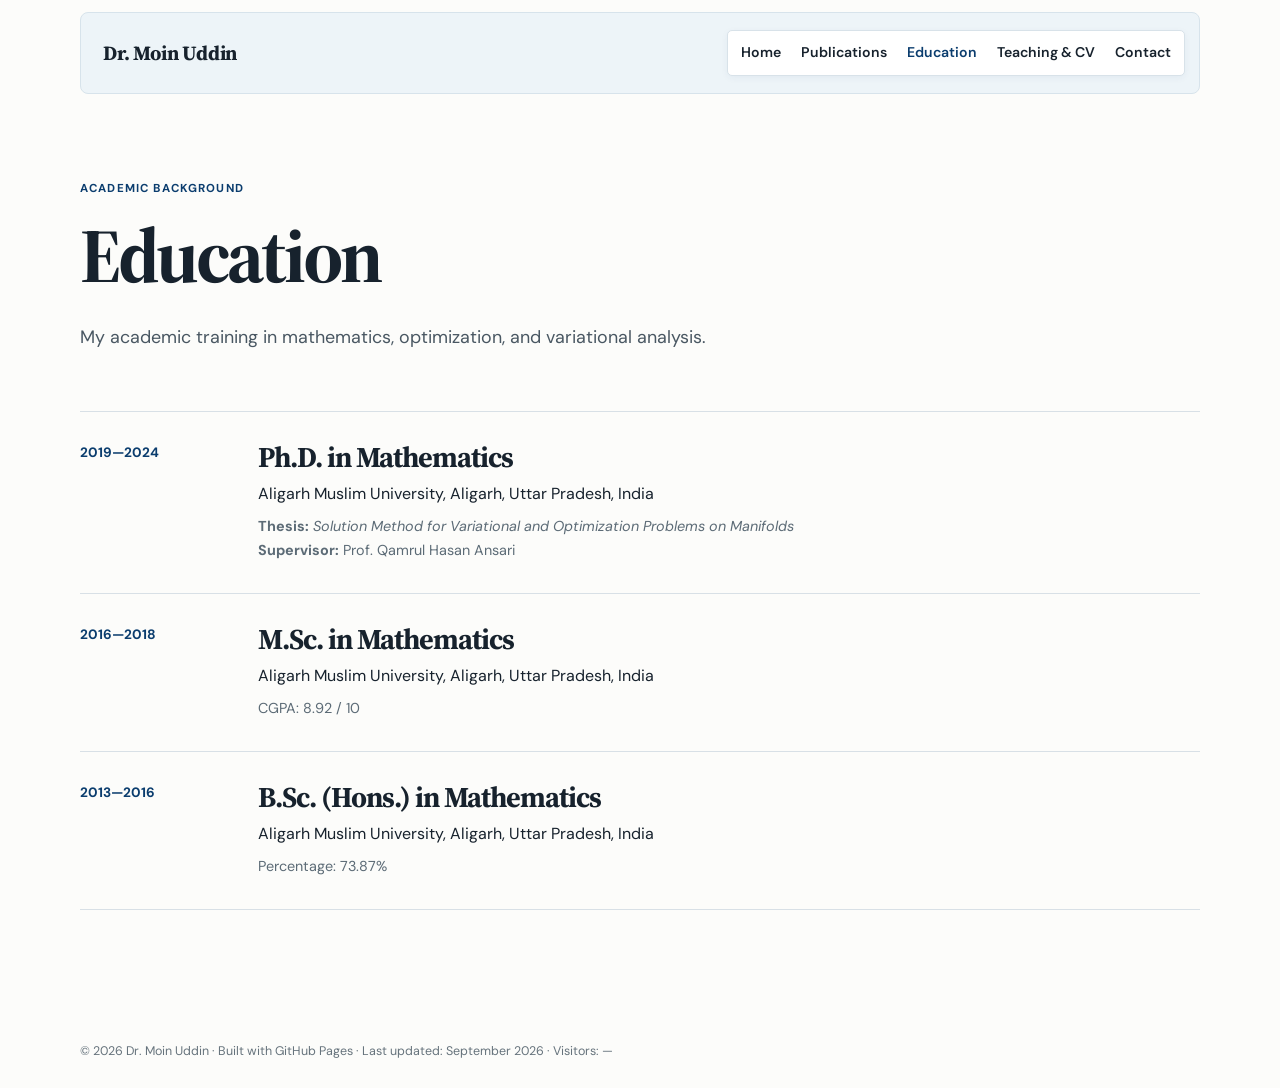
==== education.html @ 326f768f "Publish academic website" ====
<!doctype html><html lang="en"><head><meta charset="utf-8"><meta name="viewport" content="width=device-width, initial-scale=1"><title>Education | Dr. Moin Uddin</title><link rel="preconnect" href="https://fonts.googleapis.com"><link rel="preconnect" href="https://fonts.gstatic.com" crossorigin><link href="https://fonts.googleapis.com/css2?family=DM+Sans:wght@400;500;600;700&family=Source+Serif+4:opsz,wght@8..60,600;8..60,700&display=swap" rel="stylesheet"><link rel="stylesheet" href="assets/styles.css"></head><body><header class="site-header"><a class="brand" href="index.html">MU</a><button class="menu-button" aria-label="Open menu">Menu</button><nav><a href="index.html">Home</a><a href="publications.html">Publications</a><a class="active" href="education.html">Education</a><a href="teaching.html">Teaching & CV</a><a href="index.html#contact">Contact</a></nav></header><main class="page wrap"><p class="eyebrow">Academic background</p><h1>Education</h1><p class="lede narrow">My academic training in mathematics, optimization, and variational analysis.</p><div class="education-list"><article><time>2019—2024</time><div><h2>Ph.D. in Mathematics</h2><p>Aligarh Muslim University, Aligarh, Uttar Pradesh, India</p><p class="detail"><b>Thesis:</b> <i>Solution Method for Variational and Optimization Problems on Manifolds</i><br><b>Supervisor:</b> Prof. Qamrul Hasan Ansari</p></div></article><article><time>2016—2018</time><div><h2>M.Sc. in Mathematics</h2><p>Aligarh Muslim University, Aligarh, Uttar Pradesh, India</p><p class="detail">CGPA: 8.92 / 10</p></div></article><article><time>2013—2016</time><div><h2>B.Sc. (Hons.) in Mathematics</h2><p>Aligarh Muslim University, Aligarh, Uttar Pradesh, India</p><p class="detail">Percentage: 73.87%</p></div></article></div></main><footer class="wrap">© <span id="year"></span> Dr. Moin Uddin · Built with GitHub Pages</footer><script src="assets/site.js"></script></body></html>
---- assets/styles.css ----
:root{--ink:#17222d;--blue:#0b3d6e;--sky:#eaf1f6;--paper:#fcfcfa;--line:#d8e0e6;--serif:"Source Serif 4",Georgia,serif;--sans:"DM Sans",Arial,sans-serif}*{box-sizing:border-box}html{scroll-behavior:smooth}body{margin:0;background:var(--paper);color:var(--ink);font:16px/1.65 var(--sans)}.wrap{width:min(1120px,calc(100% - 48px));margin:auto}.site-header{height:78px;width:min(1120px,calc(100% - 48px));margin:auto;display:flex;align-items:center;justify-content:space-between}.brand{width:40px;height:40px;background:var(--blue);color:#fff;border-radius:50%;display:grid;place-items:center;font-weight:700;text-decoration:none}nav{display:flex;gap:26px}nav a{color:var(--ink);text-decoration:none;font-size:.9rem;font-weight:600}nav a.active,nav a:hover{color:var(--blue)}.menu-button{display:none;background:none;border:0;font:inherit}.hero{min-height:545px;display:grid;grid-template-columns:1.25fr .75fr;align-items:center;gap:80px;padding:55px 0 75px}.eyebrow{color:var(--blue);font-weight:700;letter-spacing:.1em;text-transform:uppercase;font-size:.72rem;margin:0 0 16px}h1,h2,h3{font-family:var(--serif);line-height:1.08;margin:0}h1{font-size:clamp(3.4rem,7vw,6.1rem);letter-spacing:-.045em}h2{font-size:clamp(2.2rem,4vw,3.6rem);letter-spacing:-.035em}h3{font-size:1.4rem}.lede{font-size:1.12rem;max-width:630px;margin:26px 0;color:#495762}.narrow{max-width:650px}.actions{display:flex;gap:26px;align-items:center;margin-top:34px}.button{display:inline-block;background:var(--blue);color:#fff;text-decoration:none;padding:13px 19px;font-size:.9rem;font-weight:700;border-radius:2px}.text-link{color:var(--blue);text-decoration:none;font-weight:700}.text-link span{font-size:1.25em}.portrait-wrap{position:relative;justify-self:end}.portrait-wrap img{width:min(300px,75vw);aspect-ratio:4/5;object-fit:cover;object-position:center;border-radius:150px 150px 8px 8px;filter:saturate(.85)}.portrait-note{position:absolute;bottom:16px;left:-42px;background:var(--paper);padding:8px 13px;font-size:.74rem;font-weight:700}.band,.muted{background:var(--sky)}.stats{padding:34px 0;display:grid;grid-template-columns:repeat(3,1fr);gap:36px}.stats div{border-left:2px solid #a7c2d6;padding-left:16px}.stats strong{font-family:var(--serif);font-size:1.55rem;display:block}.stats span{font-size:.78rem;color:#53616c}.section{padding:105px 0}.section-intro{max-width:720px}.research-grid{margin-top:48px;display:grid;grid-template-columns:repeat(4,1fr);border-top:1px solid var(--line)}.research-grid article{padding:22px 24px 15px 0;border-bottom:1px solid var(--line);margin-right:22px}.research-grid span{font-size:.72rem;color:var(--blue);font-weight:700}.research-grid h3{margin:12px 0 10px}.research-grid p{font-size:.9rem;margin:0;color:#52606b}.split{display:grid;grid-template-columns:1.1fr .9fr;gap:100px}.split h2{font-size:2.5rem}.timeline{padding-top:20px}.timeline p{border-top:1px solid #c8d6e0;padding:16px 0;margin:0}.timeline b{color:var(--blue);display:block;font-size:.85rem}.section-top{display:flex;align-items:end;justify-content:space-between;margin-bottom:36px}.publication{display:grid;grid-template-columns:80px 1fr auto;gap:18px;padding:22px 0;border-top:1px solid var(--line)}.publication time{font-size:.82rem;color:var(--blue);font-weight:700}.publication h3{font-size:1.2rem}.publication p,.publication em{font-size:.87rem;display:block;margin:6px 0 0;color:#52606b}.publication em{font-style:italic}.publication a{color:var(--blue);font-size:.77rem;font-weight:700;align-self:center}.contact{background:var(--blue);color:#fff;padding:90px 0}.contact .eyebrow{color:#a9c6e0}.contact h2{font-size:clamp(2.6rem,5vw,4.8rem)}.email{display:inline-block;color:#fff;font:clamp(1.25rem,2.5vw,2rem) var(--serif);margin:22px 0 34px;text-decoration-color:#7ea8ca}.profile-links{display:flex;gap:21px;flex-wrap:wrap}.profile-links a{color:#d8e6f1;font-size:.82rem}footer{padding:26px 0;font-size:.78rem;color:#66737c}.page{padding:85px 0 105px}.page>h1{font-size:clamp(3rem,6vw,5.3rem)}.full{margin-top:62px}.under-review{margin-top:100px;padding-top:60px;border-top:4px solid var(--blue)}.two-column{display:grid;grid-template-columns:1fr 1fr;gap:100px;margin-top:72px}.two-column h2{font-size:2rem;margin:0 0 22px}.two-column p{margin:0 0 25px}.two-column span{color:#61707c;font-size:.9rem}.tag-list{display:flex;flex-wrap:wrap;gap:8px;padding:0;list-style:none;margin:0 0 55px}.tag-list li{border:1px solid var(--line);padding:7px 10px;font-size:.82rem}.cv-box{background:var(--sky);margin-top:65px;padding:42px}.cv-box h2{font-size:2.2rem}.cv-box code{font-size:.8rem}.cv-box .button{margin-top:10px}@media(max-width:720px){.wrap,.site-header{width:min(100% - 32px,1120px)}.site-header{position:relative}.menu-button{display:block;color:var(--blue);font-weight:700}nav{display:none;position:absolute;top:67px;right:0;z-index:3;background:#fff;border:1px solid var(--line);padding:16px;flex-direction:column;gap:12px}nav.open{display:flex}.hero{grid-template-columns:1fr;gap:30px;padding:45px 0 55px}.portrait-wrap{justify-self:start;grid-row:1}.portrait-wrap img{width:190px}.portrait-note{left:120px}.stats,.research-grid,.split,.two-column{grid-template-columns:1fr}.stats{gap:18px}.research-grid article{margin-right:0}.split,.two-column{gap:40px}.section{padding:70px 0}.section-top{align-items:start;gap:20px;flex-direction:column}.publication{grid-template-columns:52px 1fr}.publication a{grid-column:2;justify-self:start}.contact{padding:65px 0}.page{padding:55px 0 75px}.cv-box{padding:28px}}
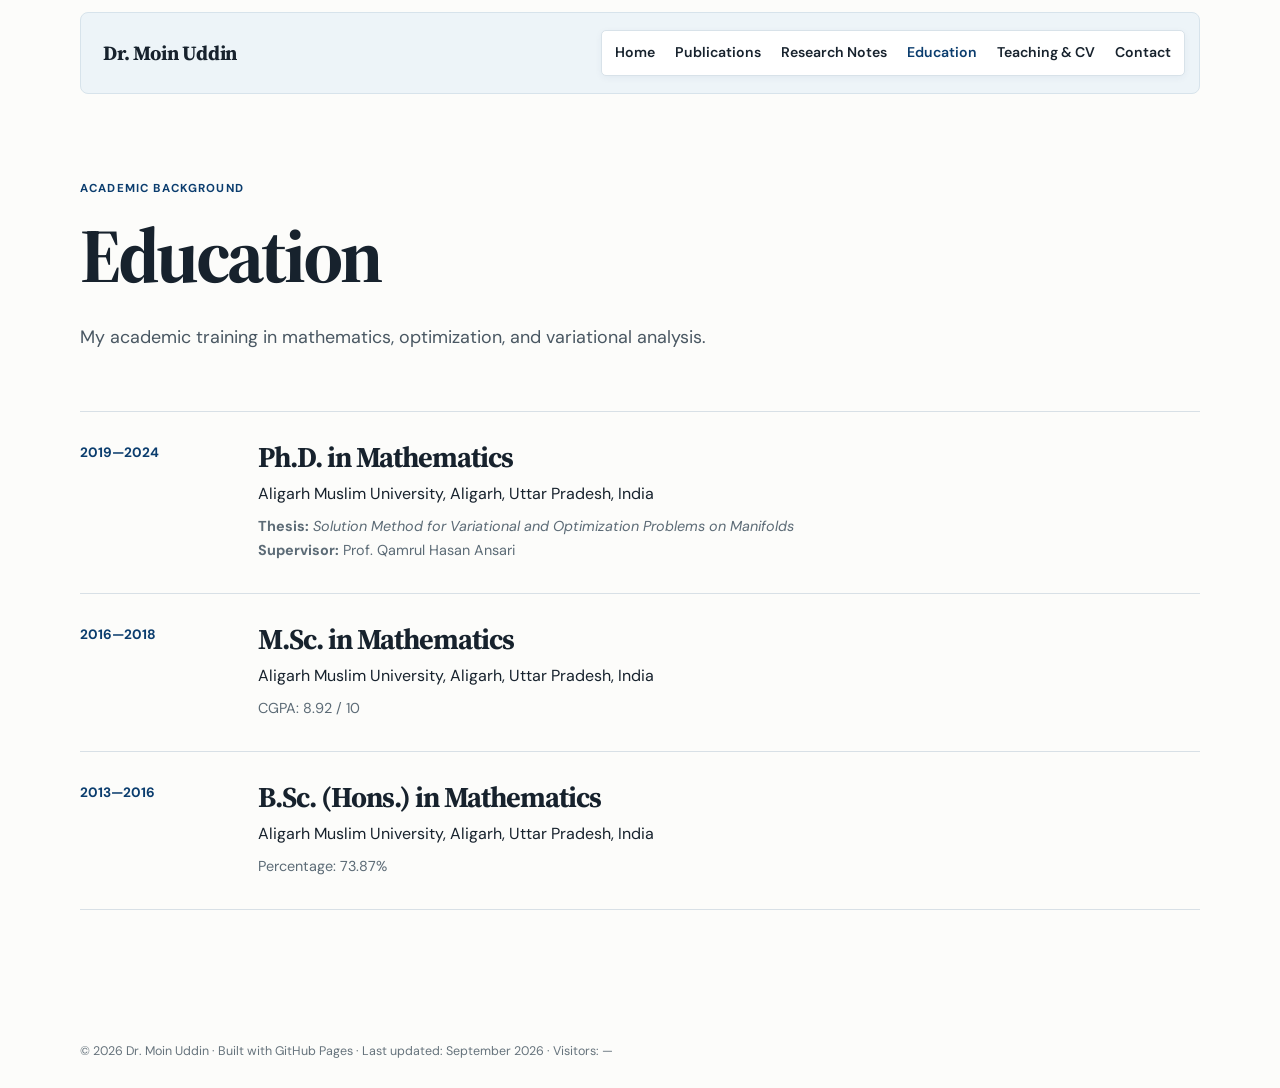
==== commit 9b57efe9: "Link research notes in education.html" ====
--- a/education.html
+++ b/education.html
@@ -1 +1 @@
-<!doctype html><html lang="en"><head><meta charset="utf-8"><meta name="viewport" content="width=device-width, initial-scale=1"><title>Education | Dr. Moin Uddin</title><link rel="preconnect" href="https://fonts.googleapis.com"><link rel="preconnect" href="https://fonts.gstatic.com" crossorigin><link href="https://fonts.googleapis.com/css2?family=DM+Sans:wght@400;500;600;700&family=Source+Serif+4:opsz,wght@8..60,600;8..60,700&display=swap" rel="stylesheet"><link rel="stylesheet" href="assets/styles.css"></head><body><header class="site-header"><a class="brand" href="index.html">MU</a><button class="menu-button" aria-label="Open menu">Menu</button><nav><a href="index.html">Home</a><a href="publications.html">Publications</a><a class="active" href="education.html">Education</a><a href="teaching.html">Teaching & CV</a><a href="index.html#contact">Contact</a></nav></header><main class="page wrap"><p class="eyebrow">Academic background</p><h1>Education</h1><p class="lede narrow">My academic training in mathematics, optimization, and variational analysis.</p><div class="education-list"><article><time>2019—2024</time><div><h2>Ph.D. in Mathematics</h2><p>Aligarh Muslim University, Aligarh, Uttar Pradesh, India</p><p class="detail"><b>Thesis:</b> <i>Solution Method for Variational and Optimization Problems on Manifolds</i><br><b>Supervisor:</b> Prof. Qamrul Hasan Ansari</p></div></article><article><time>2016—2018</time><div><h2>M.Sc. in Mathematics</h2><p>Aligarh Muslim University, Aligarh, Uttar Pradesh, India</p><p class="detail">CGPA: 8.92 / 10</p></div></article><article><time>2013—2016</time><div><h2>B.Sc. (Hons.) in Mathematics</h2><p>Aligarh Muslim University, Aligarh, Uttar Pradesh, India</p><p class="detail">Percentage: 73.87%</p></div></article></div></main><footer class="wrap">© <span id="year"></span> Dr. Moin Uddin · Built with GitHub Pages</footer><script src="assets/site.js"></script></body></html>
+<!doctype html><html lang="en"><head><meta charset="utf-8"><meta name="viewport" content="width=device-width, initial-scale=1"><title>Education | Dr. Moin Uddin</title><link rel="preconnect" href="https://fonts.googleapis.com"><link rel="preconnect" href="https://fonts.gstatic.com" crossorigin><link href="https://fonts.googleapis.com/css2?family=DM+Sans:wght@400;500;600;700&family=Source+Serif+4:opsz,wght@8..60,600;8..60,700&display=swap" rel="stylesheet"><link rel="stylesheet" href="assets/styles.css"></head><body><header class="site-header"><a class="brand" href="index.html">MU</a><button class="menu-button" aria-label="Open menu">Menu</button><nav><a href="index.html">Home</a><a href="publications.html">Publications</a><a href="research-notes.html">Research Notes</a><a class="active" href="education.html">Education</a><a href="teaching.html">Teaching & CV</a><a href="index.html#contact">Contact</a></nav></header><main class="page wrap"><p class="eyebrow">Academic background</p><h1>Education</h1><p class="lede narrow">My academic training in mathematics, optimization, and variational analysis.</p><div class="education-list"><article><time>2019—2024</time><div><h2>Ph.D. in Mathematics</h2><p>Aligarh Muslim University, Aligarh, Uttar Pradesh, India</p><p class="detail"><b>Thesis:</b> <i>Solution Method for Variational and Optimization Problems on Manifolds</i><br><b>Supervisor:</b> Prof. Qamrul Hasan Ansari</p></div></article><article><time>2016—2018</time><div><h2>M.Sc. in Mathematics</h2><p>Aligarh Muslim University, Aligarh, Uttar Pradesh, India</p><p class="detail">CGPA: 8.92 / 10</p></div></article><article><time>2013—2016</time><div><h2>B.Sc. (Hons.) in Mathematics</h2><p>Aligarh Muslim University, Aligarh, Uttar Pradesh, India</p><p class="detail">Percentage: 73.87%</p></div></article></div></main><footer class="wrap">© <span id="year"></span> Dr. Moin Uddin · Built with GitHub Pages</footer><script src="assets/site.js"></script></body></html>
